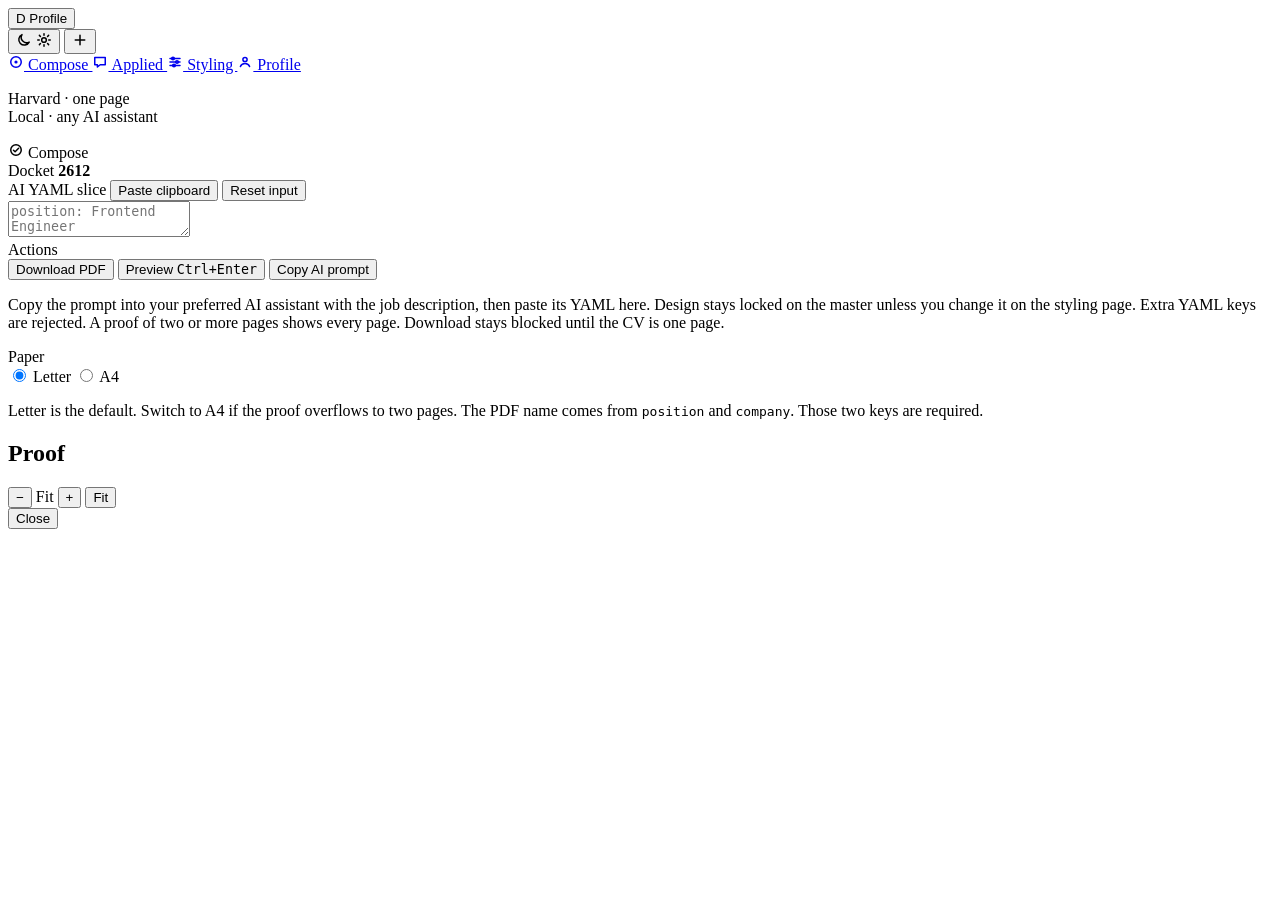
==== booth/static/index.html @ 58426f1c "Initial public release of CV Booth" ====
<!DOCTYPE html>
<html lang="en">
  <head>
    <meta charset="utf-8" />
    <meta name="viewport" content="width=device-width, initial-scale=1" />
    <script src="/theme.js"></script>
    <title>CV Booth — Sample Candidate</title>
    <link rel="preconnect" href="https://fonts.googleapis.com" />
    <link rel="preconnect" href="https://fonts.gstatic.com" crossorigin />
    <link
      href="https://fonts.googleapis.com/css2?family=IBM+Plex+Mono:wght@400;500&family=Inter:wght@400;500;600;700&display=swap"
      rel="stylesheet"
    />
    <link rel="stylesheet" href="/app.css" />
  </head>
  <body class="page-compose">
    <div class="app">
      <nav class="sidebar" aria-label="Booth">
        <div class="workspace">
          <div class="profile-slot">
            <button type="button" class="brand profile-switch" id="profile-switch" aria-haspopup="listbox" aria-expanded="false" aria-controls="profile-menu">
              <span class="mark" id="profile-mark" aria-hidden="true">D</span>
              <span id="profile-label">Profile</span>
            </button>
            <div class="profile-menu" id="profile-menu" role="listbox" aria-label="Profiles" hidden></div>
          </div>
          <div class="workspace-tools">
            <button type="button" class="theme-toggle" id="theme-toggle" aria-pressed="false" aria-label="Switch to dark mode" title="Switch to dark mode">
              <svg class="icon-moon" width="16" height="16" viewBox="0 0 16 16" fill="none" aria-hidden="true">
                <path d="M13.2 10.1A5.4 5.4 0 0 1 6 2.6 5.5 5.5 0 1 0 13.2 10.1z" stroke="currentColor" stroke-width="1.5" stroke-linejoin="round" />
              </svg>
              <svg class="icon-sun" width="16" height="16" viewBox="0 0 16 16" fill="none" aria-hidden="true">
                <circle cx="8" cy="8" r="2.35" stroke="currentColor" stroke-width="1.5" />
                <path d="M8 1.75v1.5M8 12.75v1.5M1.75 8h1.5M12.75 8h1.5M3.4 3.4l1.05 1.05M11.55 11.55l1.05 1.05M12.6 3.4l-1.05 1.05M4.45 11.55 3.4 12.6" stroke="currentColor" stroke-width="1.5" stroke-linecap="round" />
              </svg>
            </button>
            <button type="button" class="create" id="focus-yaml" title="Focus the YAML">
            <svg width="16" height="16" viewBox="0 0 16 16" fill="none" aria-hidden="true">
              <path d="M8 3.25v9.5M3.25 8h9.5" stroke="currentColor" stroke-width="1.5" stroke-linecap="round" />
            </svg>
            </button>
          </div>
        </div>
        <a class="nav-link active" href="/" id="nav-compose" aria-current="page">
          <svg width="16" height="16" viewBox="0 0 16 16" fill="none" aria-hidden="true">
            <circle cx="8" cy="8" r="5.25" stroke="currentColor" stroke-width="1.5" />
            <circle cx="8" cy="8" r="1.6" fill="currentColor" />
          </svg>
          Compose
        </a>
        <a class="nav-link" href="#applied" id="nav-applied">
          <svg width="16" height="16" viewBox="0 0 16 16" fill="none" aria-hidden="true">
            <path d="M2.75 3.5h10.5v7.25H8.2L5.4 13v-2.25H2.75V3.5z" stroke="currentColor" stroke-width="1.5" stroke-linejoin="round" />
          </svg>
          Applied
          <span class="badge" id="applied-count" hidden>0</span>
        </a>
        <a class="nav-link" href="/style">
          <svg width="16" height="16" viewBox="0 0 16 16" fill="none" aria-hidden="true">
            <path d="M3 4.5h10M3 8h10M3 11.5h10" stroke="currentColor" stroke-width="1.5" stroke-linecap="round" />
            <circle cx="6" cy="4.5" r="1.35" fill="var(--canvas)" stroke="currentColor" stroke-width="1.5" />
            <circle cx="10" cy="8" r="1.35" fill="var(--canvas)" stroke="currentColor" stroke-width="1.5" />
            <circle cx="7" cy="11.5" r="1.35" fill="var(--canvas)" stroke="currentColor" stroke-width="1.5" />
          </svg>
          Styling
        </a>
        <a class="nav-link" href="#profile" id="nav-profile">
          <svg width="16" height="16" viewBox="0 0 16 16" fill="none" aria-hidden="true">
            <circle cx="8" cy="5.5" r="2.1" stroke="currentColor" stroke-width="1.5" />
            <path d="M3.4 12.6c.7-2.1 2.4-3.1 4.6-3.1s3.9 1 4.6 3.1" stroke="currentColor" stroke-width="1.5" stroke-linecap="round" />
          </svg>
          Profile
        </a>
        <p class="sidebar-foot">Harvard · one page<br />Local · any AI assistant</p>
      </nav>

      <main class="panel">
        <section class="view" id="view-compose">
        <header class="bar">
          <div class="crumb">
            <svg width="16" height="16" viewBox="0 0 16 16" fill="none" aria-hidden="true">
              <circle cx="8" cy="8" r="5.25" stroke="currentColor" stroke-width="1.5" />
              <path d="M5.5 8.2 7.1 9.8 10.6 6.3" stroke="currentColor" stroke-width="1.5" stroke-linecap="round" stroke-linejoin="round" />
            </svg>
            Compose
          </div>
          <div class="crumb-meta">Docket <b id="docket-no">0000</b></div>
        </header>

        <div class="work">
          <section class="composer">
            <div class="section-label">
              <span>AI YAML slice</span>
              <span class="slice-actions">
                <button type="button" class="btn" id="paste-clipboard">Paste clipboard</button>
                <button type="button" class="btn" id="reset">Reset input</button>
              </span>
            </div>
            <label class="sr" for="yaml" style="position:absolute;width:1px;height:1px;overflow:hidden;clip:rect(0 0 0 0)">YAML paste</label>
            <textarea
              id="yaml"
              spellcheck="false"
              placeholder="position: Frontend Engineer
company: GoTo

headline: Frontend Engineer
profile:
  - Tailored summary for this job...
experience:
  - company: Example Company
    position: Software Engineer
    start_date: 2022-08
    end_date: present
    highlights:
      - Bullet rewritten for this vacancy
skills:
  - label: Frontend
    details: Vue.js, React.js, Next.js"
            ></textarea>
          </section>
          <div class="properties-resize" role="separator" aria-orientation="vertical" aria-label="Resize properties" aria-valuemin="250" aria-valuenow="250" tabindex="0"></div>
          <aside class="properties">
            <div class="prop-head">Actions</div>
            <div class="actions">
              <button type="button" class="btn primary" id="render">Download PDF</button>
              <button type="button" class="btn" id="preview">Preview <kbd>Ctrl+Enter</kbd></button>
              <button type="button" class="btn" id="copy-prompt">Copy AI prompt</button>
            </div>
            <div class="status" id="status" role="status"></div>
            <p class="help">
              Copy the prompt into your preferred AI assistant with the job description, then paste its YAML here.
              Design stays locked on the master unless you change it on the styling page.
              Extra YAML keys are rejected. A proof of two or more pages shows every page. Download stays blocked until the CV is one page.
            </p>
            <div class="prop-head">Paper</div>
            <div class="paper" role="radiogroup" aria-label="Paper size">
              <label>
                <input type="radio" name="page-size" value="letter" checked />
                Letter
              </label>
              <label>
                <input type="radio" name="page-size" value="a4" />
                A4
              </label>
            </div>
            <p class="help">
              Letter is the default. Switch to A4 if the proof overflows to two pages.
              The PDF name comes from <code>position</code> and <code>company</code>. Those two keys are required.
            </p>
          </aside>
        </div>
        </section>

        <section class="view" id="view-applied" hidden>
          <header class="bar">
            <div class="crumb">
              <svg width="16" height="16" viewBox="0 0 16 16" fill="none" aria-hidden="true">
                <path d="M2.75 3.5h10.5v7.25H8.2L5.4 13v-2.25H2.75V3.5z" stroke="currentColor" stroke-width="1.5" stroke-linejoin="round" />
              </svg>
              Applied
            </div>
            <label class="applied-search">
              <span class="sr-only">Search company or job</span>
              <input id="applied-search" type="search" placeholder="Company or job" autocomplete="off" enterkeyhint="search" />
            </label>
            <div class="crumb-meta" id="applied-meta"></div>
          </header>
          <div class="ledger" id="applied">
            <p class="empty" id="applied-empty" hidden>No applications on file yet.</p>
            <div id="applied-list"></div>
          </div>
        </section>

        <section class="view" id="view-profile" hidden>
          <header class="bar">
            <div class="crumb">
              <svg width="16" height="16" viewBox="0 0 16 16" fill="none" aria-hidden="true">
                <circle cx="8" cy="5.5" r="2.1" stroke="currentColor" stroke-width="1.5" />
                <path d="M3.4 12.6c.7-2.1 2.4-3.1 4.6-3.1s3.9 1 4.6 3.1" stroke="currentColor" stroke-width="1.5" stroke-linecap="round" />
              </svg>
              Profile
            </div>
            <div class="crumb-meta" id="profile-meta"></div>
          </header>
          <div class="work">
            <section class="composer">
              <div class="section-label">
                <span>Master CV</span>
                <span class="slice-actions">
                  <button type="button" class="btn" id="copy-master-prompt">Copy master prompt</button>
                  <button type="button" class="btn" id="save-master">Save master</button>
                </span>
              </div>
              <label class="sr" for="master-yaml" style="position:absolute;width:1px;height:1px;overflow:hidden;clip:rect(0 0 0 0)">Master YAML</label>
              <textarea id="master-yaml" spellcheck="false" placeholder="cv:
  name: Your Name"></textarea>
              <details class="prompt-fold" id="master-prompt-fold">
                <summary>Master prompt</summary>
                <pre id="master-prompt-text"></pre>
              </details>
            </section>
            <div class="properties-resize" role="separator" aria-orientation="vertical" aria-label="Resize properties" aria-valuemin="250" aria-valuenow="250" tabindex="0"></div>
            <aside class="properties">
              <div class="prop-head">Profiles</div>
              <ul class="profile-list" id="profile-list"></ul>
              <label class="field" for="new-profile-name">New profile</label>
              <input class="text-input" id="new-profile-name" autocomplete="name" placeholder="Full name" />
              <button type="button" class="btn" id="create-profile">Create profile</button>
              <div class="status" id="profile-status" role="status"></div>
              <p class="help">
                Copy the master prompt into your preferred AI assistant with this person's background. Paste the YAML it returns here and save.
                Saving replaces only this profile's master. Switching profiles drops unsaved edits in this box. A job paste on Compose does not write the master.
              </p>
            </aside>
          </div>
        </section>
      </main>
    </div>

    <div class="modal" id="proof-modal">
      <div class="modal-backdrop" data-close></div>
      <div class="modal-sheet" role="dialog" aria-modal="true" aria-labelledby="proof-title">
        <header class="bar">
          <h2 id="proof-title" class="crumb">Proof</h2>
          <span class="hint crumb-meta" id="proof-meta"></span>
          <div class="zoom" role="group" aria-label="Zoom">
            <button type="button" class="btn" id="zoom-out" aria-label="Zoom out">−</button>
            <span id="zoom-label">Fit</span>
            <button type="button" class="btn" id="zoom-in" aria-label="Zoom in">+</button>
            <button type="button" class="btn" id="zoom-fit">Fit</button>
          </div>
          <button type="button" class="btn" id="proof-close">Close</button>
        </header>
        <div class="modal-stage" id="proof-stage">
          <div class="proof-stack" id="proof-stack"></div>
        </div>
      </div>
    </div>

    <script src="/profile.js"></script>
    <script src="/properties.js"></script>
    <script>
      const yamlEl = document.getElementById("yaml");
      const statusEl = document.getElementById("status");
      const copyBtn = document.getElementById("copy-prompt");
      const resetBtn = document.getElementById("reset");
      const pasteBtn = document.getElementById("paste-clipboard");
      const previewBtn = document.getElementById("preview");
      const renderBtn = document.getElementById("render");
      const proofModal = document.getElementById("proof-modal");
      const proofStack = document.getElementById("proof-stack");
      const proofMeta = document.getElementById("proof-meta");
      const proofClose = document.getElementById("proof-close");
      const proofStage = document.getElementById("proof-stage");
      const zoomLabel = document.getElementById("zoom-label");
      const zoomInBtn = document.getElementById("zoom-in");
      const zoomOutBtn = document.getElementById("zoom-out");
      const zoomFitBtn = document.getElementById("zoom-fit");
      const ZOOMS = [1, 1.25, 1.5, 2, 3];
      let zoomIndex = 0;
      let panX = 0;
      let panY = 0;
      let panning = false;
      let panStartX = 0;
      let panStartY = 0;
      let panOriginX = 0;
      let panOriginY = 0;
      const STORE_YAML = "cvbooth.public.v1.yaml";
      const STORE_PAPER = "cvbooth.public.v1.pageSize";
      const STORE_STYLE = "cvbooth.public.v1.style";
      let profileId = "default";
      let draftsLive = false;
      const viewCompose = document.getElementById("view-compose");
      const viewApplied = document.getElementById("view-applied");
      const viewProfile = document.getElementById("view-profile");
      const navCompose = document.getElementById("nav-compose");
      const navApplied = document.getElementById("nav-applied");
      const navProfile = document.getElementById("nav-profile");
      const masterEl = document.getElementById("master-yaml");
      const profileStatus = document.getElementById("profile-status");
      const profileMeta = document.getElementById("profile-meta");
      const profileList = document.getElementById("profile-list");
      const masterPromptText = document.getElementById("master-prompt-text");
      let loadedMasterId = "";
      const appliedList = document.getElementById("applied-list");
      const appliedEmpty = document.getElementById("applied-empty");
      const appliedMeta = document.getElementById("applied-meta");
      const appliedCount = document.getElementById("applied-count");
      const appliedSearch = document.getElementById("applied-search");
      const MONTHS = ["Jan", "Feb", "Mar", "Apr", "May", "Jun", "Jul", "Aug", "Sep", "Oct", "Nov", "Dec"];
      let applications = [];

      function selectedPaper() {
        return document.querySelector('input[name="page-size"]:checked').value;
      }

      function draftKey(base) {
        return window.cvboothProfile.key(base, profileId);
      }

      function saveDraft() {
        if (!draftsLive) return;
        localStorage.setItem(draftKey(STORE_YAML), yamlEl.value);
        localStorage.setItem(draftKey(STORE_PAPER), selectedPaper());
      }

      function loadDraft() {
        const saved = localStorage.getItem(draftKey(STORE_YAML));
        yamlEl.value = saved == null ? "" : saved;
        const paper = localStorage.getItem(draftKey(STORE_PAPER)) || "letter";
        const input = document.querySelector('input[name="page-size"][value="' + paper + '"]');
        if (input) input.checked = true;
      }

      document.getElementById("docket-no").textContent = String(
        new Date().getFullYear() * 100 + (new Date().getMonth() + 1)
      ).slice(-4);

      function setStatus(text, kind) {
        statusEl.textContent = text;
        statusEl.className = "status" + (kind ? " " + kind : "");
      }

      copyBtn.addEventListener("click", async () => {
        copyBtn.disabled = true;
        setStatus("Setting the contract…");
        try {
          const res = await fetch("/api/prompt?id=" + encodeURIComponent(profileId));
          const data = await res.json();
          if (!res.ok) throw new Error((data.errors || ["Could not build prompt"]).join("\n"));
          await navigator.clipboard.writeText(data.prompt);
          setStatus("AI prompt copied. Paste it into your preferred AI assistant, then add the job description.", "ok");
        } catch (err) {
          setStatus(String(err.message || err), "err");
        } finally {
          copyBtn.disabled = false;
        }
      });

      function viewFromHash() {
        if (location.hash === "#applied") return "applied";
        if (location.hash === "#profile" || location.hash === "#new-profile") return "profile";
        return "compose";
      }

      function showView(name) {
        const view = name === "applied" || name === "profile" ? name : "compose";
        viewCompose.hidden = view !== "compose";
        viewApplied.hidden = view !== "applied";
        viewProfile.hidden = view !== "profile";
        navCompose.classList.toggle("active", view === "compose");
        navApplied.classList.toggle("active", view === "applied");
        navProfile.classList.toggle("active", view === "profile");
        [navCompose, navApplied, navProfile].forEach((link) => link.removeAttribute("aria-current"));
        const current = view === "applied" ? navApplied : view === "profile" ? navProfile : navCompose;
        current.setAttribute("aria-current", "page");
        const hash = view === "compose" ? "" : "#" + view;
        const keepNewProfile = view === "profile" && location.hash === "#new-profile";
        if (!keepNewProfile && (location.hash || "") !== hash) {
          history.replaceState(null, "", hash || location.pathname);
        }
        if (view === "profile") {
          loadMaster(false).catch((err) => setProfileStatus(String(err.message || err), "err"));
        }
      }

      function setProfileStatus(text, kind) {
        profileStatus.textContent = text;
        profileStatus.className = "status" + (kind ? " " + kind : "");
      }

      function renderProfileList(profiles, active) {
        profileList.replaceChildren();
        (profiles || []).forEach((profile) => {
          const item = document.createElement("li");
          const button = document.createElement("button");
          button.type = "button";
          button.textContent = profile.name;
          button.className = profile.id === active ? "is-current" : "";
          button.addEventListener("click", () => {
            if (profile.id === profileId) return;
            window.cvboothProfile.select(profile.id);
          });
          item.append(button);
          profileList.append(item);
        });
      }

      async function loadMaster(force) {
        if (!force && loadedMasterId === profileId) return;
        const requested = profileId;
        const query = "?id=" + encodeURIComponent(requested);
        const [masterRes, promptRes] = await Promise.all([
          fetch("/api/master" + query),
          fetch("/api/master-prompt" + query),
        ]);
        const master = await masterRes.json();
        const prompt = await promptRes.json();
        if (requested !== profileId) return;
        if (!masterRes.ok) throw new Error((master.errors || ["Could not read the master."]).join("\n"));
        if (!promptRes.ok) throw new Error((prompt.errors || ["Could not build the master prompt."]).join("\n"));
        if (master.id && master.id !== requested) return;
        masterEl.value = master.yaml || "";
        masterPromptText.textContent = prompt.prompt || "";
        profileMeta.textContent = master.name || "";
        loadedMasterId = requested;
      }

      function yamlField(text, key) {
        const match = text.match(new RegExp("^" + key + ":\\s*(.+)$", "mi"));
        if (!match) return "";
        let value = match[1].trim();
        const quote = value[0];
        if ((quote === "'" || quote === '"') && value.endsWith(quote) && value.length >= 2) {
          value = value.slice(1, -1);
          if (quote === "'") value = value.replace(/''/g, "'");
        }
        return value.trim();
      }

      function formatDay(iso) {
        const match = /^(\d{4})-(\d{2})-(\d{2})$/.exec(iso || "");
        if (!match) return iso || "";
        const month = MONTHS[Number(match[2]) - 1];
        const day = Number(match[3]);
        if (!month || !day) return iso;
        return day + " " + month + " " + match[1];
      }

      function rowTime(when) {
        const match = /T(\d{2}:\d{2})/.exec(when || "");
        return match ? match[1] : "";
      }

      function matchesSearch(row, query) {
        if (!query) return true;
        const hay = (row.company + " " + row.position).toLowerCase();
        return query.split(/\s+/).every((part) => hay.includes(part));
      }

      function fillHighlight(element, text, query) {
        const parts = query ? query.split(/\s+/).filter(Boolean) : [];
        if (!parts.length) {
          element.textContent = text;
          return;
        }
        const lower = text.toLowerCase();
        const ranges = [];
        parts.forEach((part) => {
          let from = 0;
          while (from < lower.length) {
            const at = lower.indexOf(part, from);
            if (at < 0) break;
            ranges.push([at, at + part.length]);
            from = at + part.length;
          }
        });
        ranges.sort((left, right) => left[0] - right[0] || left[1] - right[1]);
        const merged = [];
        ranges.forEach((range) => {
          const last = merged[merged.length - 1];
          if (last && range[0] <= last[1]) last[1] = Math.max(last[1], range[1]);
          else merged.push(range.slice());
        });
        let cursor = 0;
        const nodes = [];
        merged.forEach((range) => {
          if (range[0] > cursor) nodes.push(document.createTextNode(text.slice(cursor, range[0])));
          const mark = document.createElement("mark");
          mark.className = "hit";
          mark.textContent = text.slice(range[0], range[1]);
          nodes.push(mark);
          cursor = range[1];
        });
        if (cursor < text.length) nodes.push(document.createTextNode(text.slice(cursor)));
        element.replaceChildren(...nodes);
      }

      function renderApplied() {
        const company = yamlField(yamlEl.value, "company").toLowerCase();
        const position = yamlField(yamlEl.value, "position").toLowerCase();
        const query = appliedSearch.value.trim().toLowerCase();
        appliedList.replaceChildren();
        let match = null;
        let day = null;
        applications.forEach((row) => {
          const isRepeat =
            company &&
            position &&
            row.company.toLowerCase() === company &&
            row.position.toLowerCase() === position;
          if (isRepeat) match = row;
          if (!matchesSearch(row, query)) return;
          if (!day || day.date !== row.date) {
            const section = document.createElement("section");
            section.className = "day";
            const header = document.createElement("header");
            const title = document.createElement("h2");
            title.className = "group-title";
            title.textContent = formatDay(row.date);
            const hint = document.createElement("span");
            hint.className = "hint";
            const list = document.createElement("ol");
            header.append(title, hint);
            section.append(header, list);
            appliedList.append(section);
            day = { date: row.date, hint, list, count: 0 };
          }
          const item = document.createElement("li");
          item.className = isRepeat ? "row repeat" : "row";
          const when = document.createElement("time");
          when.className = "when";
          when.dateTime = row.when || row.date;
          when.textContent = rowTime(row.when) || formatDay(row.date);
          const firm = document.createElement("span");
          firm.className = "company";
          fillHighlight(firm, row.company, query);
          const role = document.createElement("span");
          role.className = "role";
          fillHighlight(role, row.position, query);
          if (row.count > 1) {
            const count = document.createElement("span");
            count.className = "count";
            count.textContent = "×" + row.count;
            firm.append(count);
          }
          item.append(when, firm, role);
          day.list.append(item);
          day.count += 1;
          day.hint.textContent = String(day.count);
        });
        const total = applications.length;
        const shown = appliedList.querySelectorAll(".row").length;
        appliedEmpty.textContent = total === 0
          ? "No applications on file yet."
          : "No applications match that search.";
        appliedEmpty.hidden = shown !== 0;
        appliedList.hidden = shown === 0;
        appliedCount.hidden = total === 0;
        appliedCount.textContent = String(total);
        if (query) {
          appliedMeta.textContent = shown === 0 ? "No matches" : shown + (shown === 1 ? " match" : " matches");
        } else if (match) {
          appliedMeta.textContent = "already on file · " + formatDay(match.date);
        } else {
          appliedMeta.textContent = total === 0 ? "" : total + " on file";
        }
      }

      async function loadApplications() {
        const requested = profileId;
        try {
          const res = await fetch("/api/applications?id=" + encodeURIComponent(requested));
          const data = await res.json();
          if (requested !== profileId) return;
          if (!res.ok) throw new Error((data.errors || ["Could not read applications"]).join("\n"));
          applications = data.applications || [];
          renderApplied();
        } catch (err) {
          if (requested !== profileId) return;
          applications = [];
          renderApplied();
        }
      }

      function savedStyle() {
        try {
          return JSON.parse(localStorage.getItem(draftKey(STORE_STYLE)) || "null");
        } catch (err) {
          return null;
        }
      }

      function payload() {
        return {
          yaml: yamlEl.value,
          page_size: selectedPaper(),
          style: savedStyle(),
          profile_id: profileId,
        };
      }

      async function postJob(path) {
        if (path === "/api/render" && !yamlEl.value.trim()) {
          throw new Error("Paste YAML that includes position and company.");
        }
        const res = await fetch(path, {
          method: "POST",
          headers: { "Content-Type": "application/json" },
          body: JSON.stringify(payload()),
        });
        if (!res.ok) {
          const data = await res.json().catch(() => ({ errors: ["Render failed."] }));
          throw new Error((data.errors || ["Render failed."]).join("\n"));
        }
        return res;
      }

      function applyZoom() {
        const scale = ZOOMS[zoomIndex];
        proofStack.style.transform =
          "translate(" + panX + "px, " + panY + "px) scale(" + scale + ")";
        zoomLabel.textContent = Math.round(scale * 100) + "%";
        zoomOutBtn.disabled = zoomIndex === 0;
        zoomInBtn.disabled = zoomIndex === ZOOMS.length - 1;
        zoomFitBtn.disabled = zoomIndex === 0;
        proofStage.classList.toggle("can-pan", scale > 1);
      }

      function fitStack() {
        const bounds = proofStage.getBoundingClientRect();
        const images = [...proofStack.querySelectorAll("img")];
        if (!images.length || bounds.width < 40 || bounds.height < 40) return;
        const gap = 12;
        const pad = 32;
        const maxW = bounds.width - pad;
        const maxHEach = (bounds.height - pad - gap * (images.length - 1)) / images.length;
        images.forEach((img) => {
          const nw = img.naturalWidth;
          const nh = img.naturalHeight;
          if (!nw || !nh) return;
          const fitted = Math.min(maxW / nw, maxHEach / nh);
          img.style.width = Math.floor(nw * fitted) + "px";
          img.style.height = Math.floor(nh * fitted) + "px";
        });
      }

      function renderProof(pngs) {
        proofStack.replaceChildren();
        const jobs = pngs.map((png, i) => new Promise((resolve) => {
          const img = document.createElement("img");
          img.alt = "CV preview, page " + (i + 1) + " of " + pngs.length;
          img.draggable = false;
          img.onload = () => resolve();
          img.onerror = () => resolve();
          img.src = "data:image/png;base64," + png;
          proofStack.appendChild(img);
        }));
        return Promise.all(jobs);
      }

      function setZoom(index) {
        zoomIndex = Math.max(0, Math.min(ZOOMS.length - 1, index));
        if (zoomIndex === 0) {
          panX = 0;
          panY = 0;
        }
        applyZoom();
      }

      function openModal() {
        setZoom(0);
        proofModal.classList.add("open");
        document.body.classList.add("modal-open");
        proofClose.focus();
      }

      function closeModal() {
        proofModal.classList.remove("open");
        document.body.classList.remove("modal-open");
        previewBtn.focus();
      }

      async function previewPage() {
        previewBtn.disabled = true;
        setStatus("Pulling the proof…");
        try {
          const res = await postJob("/api/preview");
          const data = await res.json();
          const shots = data.pages || [];
          if (!shots.length) throw new Error("No preview page.");
          await renderProof(shots);
          const pages = data.pageCount || shots.length;
          const size = (data.pageSize || "letter").toUpperCase();
          proofMeta.textContent = size + " · " + pages + (pages === 1 ? " page" : " pages");
          openModal();
          fitStack();
          setStatus(pages === 1 ? "Proof ready on " + size + "." : pages + " pages. Download stays blocked until it is one page.", pages === 1 ? "ok" : "err");
        } catch (err) {
          setStatus(String(err.message || err), "err");
        } finally {
          previewBtn.disabled = false;
        }
      }

      async function renderPdf() {
        renderBtn.disabled = true;
        previewBtn.disabled = true;
        setStatus("Printing…");
        try {
          const res = await postJob("/api/render");
          const blob = await res.blob();
          const filename = res.headers.get("X-Filename") || "CV.pdf";
          const url = URL.createObjectURL(blob);
          const a = document.createElement("a");
          a.href = url;
          a.download = filename;
          document.body.appendChild(a);
          a.click();
          a.remove();
          URL.revokeObjectURL(url);
          const archived = res.headers.get("X-Archive");
          setStatus(
            archived
              ? "Printed " + filename + ". Logged for this profile as " + archived
              : "Printed " + filename,
            "ok"
          );
          loadApplications();
        } catch (err) {
          setStatus(String(err.message || err), "err");
        } finally {
          renderBtn.disabled = false;
          previewBtn.disabled = false;
        }
      }

      function applyProfile(detail) {
        const next = detail.active || "default";
        const changed = next !== profileId;
        if (changed) {
          loadedMasterId = "";
          setProfileStatus("");
        }
        profileId = next;
        renderProfileList(detail.profiles, profileId);
        loadDraft();
        loadApplications();
        if (!viewProfile.hidden && loadedMasterId !== profileId) {
          loadMaster(true).catch((err) => setProfileStatus(String(err.message || err), "err"));
        }
      }

      document.addEventListener("cvbooth:profile-save", saveDraft);
      document.addEventListener("cvbooth:profile", (event) => applyProfile(event.detail));
      document.addEventListener("cvbooth:profile-error", (event) => {
        const message = (event.detail && event.detail.message) || "Could not switch profile.";
        if (!viewProfile.hidden) setProfileStatus(message, "err");
        else setStatus(message, "err");
      });
      document.addEventListener("cvbooth:edit-master", () => showView("profile"));
      document.addEventListener("cvbooth:new-profile", () => {
        showView("profile");
        document.getElementById("new-profile-name").focus();
      });
      window.cvboothProfile.ready.then((data) => {
        applyProfile({ active: data.active, profiles: data.profiles });
        draftsLive = true;
        showView(viewFromHash());
        if (location.hash === "#new-profile") document.getElementById("new-profile-name").focus();
      }).catch((err) => {
        loadDraft();
        draftsLive = true;
        setStatus(String(err.message || err), "err");
      });
      navCompose.addEventListener("click", (event) => {
        event.preventDefault();
        showView("compose");
      });
      navApplied.addEventListener("click", (event) => {
        event.preventDefault();
        showView("applied");
      });
      navProfile.addEventListener("click", (event) => {
        event.preventDefault();
        showView("profile");
      });
      document.getElementById("focus-yaml").addEventListener("click", () => {
        showView("compose");
        yamlEl.focus();
      });
      yamlEl.addEventListener("input", () => {
        saveDraft();
        renderApplied();
      });
      appliedSearch.addEventListener("input", renderApplied);
      document.querySelectorAll('input[name="page-size"]').forEach((input) => {
        input.addEventListener("change", saveDraft);
      });
      pasteBtn.addEventListener("click", async () => {
        pasteBtn.disabled = true;
        try {
          const text = await navigator.clipboard.readText();
          yamlEl.value = text;
          saveDraft();
          renderApplied();
          setStatus(text.trim() ? "Replaced the YAML with the clipboard." : "Clipboard was empty. Input cleared.", text.trim() ? "ok" : "err");
        } catch (err) {
          setStatus("Could not read the clipboard. Allow clipboard access and try again.", "err");
        } finally {
          pasteBtn.disabled = false;
        }
      });
      resetBtn.addEventListener("click", () => {
        yamlEl.value = "";
        document.querySelector('input[name="page-size"][value="letter"]').checked = true;
        localStorage.removeItem(draftKey(STORE_YAML));
        localStorage.removeItem(draftKey(STORE_PAPER));
        renderApplied();
        setStatus("Input cleared. Paper reset to Letter.", "ok");
      });

      previewBtn.addEventListener("click", previewPage);
      renderBtn.addEventListener("click", renderPdf);
      proofClose.addEventListener("click", closeModal);
      proofModal.querySelector("[data-close]").addEventListener("click", closeModal);
      zoomInBtn.addEventListener("click", () => setZoom(zoomIndex + 1));
      zoomOutBtn.addEventListener("click", () => setZoom(zoomIndex - 1));
      zoomFitBtn.addEventListener("click", () => setZoom(0));
      proofStage.addEventListener("wheel", (event) => {
        event.preventDefault();
        setZoom(zoomIndex + (event.deltaY > 0 ? -1 : 1));
      }, { passive: false });
      proofStage.addEventListener("pointerdown", (event) => {
        if (ZOOMS[zoomIndex] === 1 || event.button !== 0) return;
        panning = true;
        panStartX = event.clientX;
        panStartY = event.clientY;
        panOriginX = panX;
        panOriginY = panY;
        proofStage.classList.add("panning");
        proofStage.setPointerCapture(event.pointerId);
      });
      proofStage.addEventListener("pointermove", (event) => {
        if (!panning) return;
        panX = panOriginX + (event.clientX - panStartX);
        panY = panOriginY + (event.clientY - panStartY);
        applyZoom();
      });
      function endPan() {
        panning = false;
        proofStage.classList.remove("panning");
      }
      proofStage.addEventListener("pointerup", endPan);
      proofStage.addEventListener("pointercancel", endPan);
      window.addEventListener("resize", () => {
        if (proofModal.classList.contains("open")) fitStack();
      });
      document.addEventListener("keydown", (event) => {
        if (proofModal.classList.contains("open") && (event.key === "+" || event.key === "=")) {
          event.preventDefault();
          setZoom(zoomIndex + 1);
          return;
        }
        if (proofModal.classList.contains("open") && event.key === "-") {
          event.preventDefault();
          setZoom(zoomIndex - 1);
          return;
        }
        if (event.key === "Escape" && proofModal.classList.contains("open")) {
          event.preventDefault();
          closeModal();
          return;
        }
        if ((event.ctrlKey || event.metaKey) && event.key === "Enter") {
          event.preventDefault();
          previewPage();
        }
      });
      document.getElementById("copy-master-prompt").addEventListener("click", async () => {
        const button = document.getElementById("copy-master-prompt");
        button.disabled = true;
        try {
          if (!masterPromptText.textContent) await loadMaster(true);
          const text = masterPromptText.textContent;
          if (!text.trim()) throw new Error("The master prompt is empty.");
          await navigator.clipboard.writeText(text);
          document.getElementById("master-prompt-fold").open = true;
          setProfileStatus("Master prompt copied. Paste it into your preferred AI assistant with this person's background.", "ok");
        } catch (err) {
          document.getElementById("master-prompt-fold").open = true;
          if (masterPromptText.textContent.trim()) {
            setProfileStatus("Could not copy. The prompt is open below so you can select it.", "err");
          } else {
            setProfileStatus(String(err.message || err), "err");
          }
        } finally {
          button.disabled = false;
        }
      });
      document.getElementById("save-master").addEventListener("click", async () => {
        const button = document.getElementById("save-master");
        button.disabled = true;
        setProfileStatus("Saving the master…");
        try {
          const res = await fetch("/api/master", {
            method: "POST",
            headers: { "Content-Type": "application/json" },
            body: JSON.stringify({ id: profileId, yaml: masterEl.value }),
          });
          const data = await res.json();
          if (!res.ok) throw new Error((data.errors || ["Could not save the master."]).join("\n"));
          masterEl.value = data.yaml || masterEl.value;
          loadedMasterId = data.id || profileId;
          const profilesRes = await fetch("/api/profiles");
          const profiles = await profilesRes.json();
          if (!profilesRes.ok) throw new Error((profiles.errors || ["Could not refresh profiles."]).join("\n"));
          window.cvboothProfile.publish(profiles);
          setProfileStatus("Master saved for " + (data.name || "this profile") + ".", "ok");
        } catch (err) {
          setProfileStatus(String(err.message || err), "err");
        } finally {
          button.disabled = false;
        }
      });
      document.getElementById("new-profile-name").addEventListener("keydown", (event) => {
        if (event.key !== "Enter") return;
        event.preventDefault();
        document.getElementById("create-profile").click();
      });
      document.getElementById("create-profile").addEventListener("click", async () => {
        const button = document.getElementById("create-profile");
        const name = document.getElementById("new-profile-name").value;
        button.disabled = true;
        setProfileStatus("Creating the profile…");
        try {
          const res = await fetch("/api/profiles", {
            method: "POST",
            headers: { "Content-Type": "application/json" },
            body: JSON.stringify({ name: name }),
          });
          const data = await res.json();
          if (!res.ok) throw new Error((data.errors || ["Could not create the profile."]).join("\n"));
          document.getElementById("new-profile-name").value = "";
          window.cvboothProfile.publish(data);
          setProfileStatus("Profile created. Paste a master from your AI assistant, or edit the starter and save.", "ok");
        } catch (err) {
          setProfileStatus(String(err.message || err), "err");
        } finally {
          button.disabled = false;
        }
      });
    </script>
  </body>
</html>
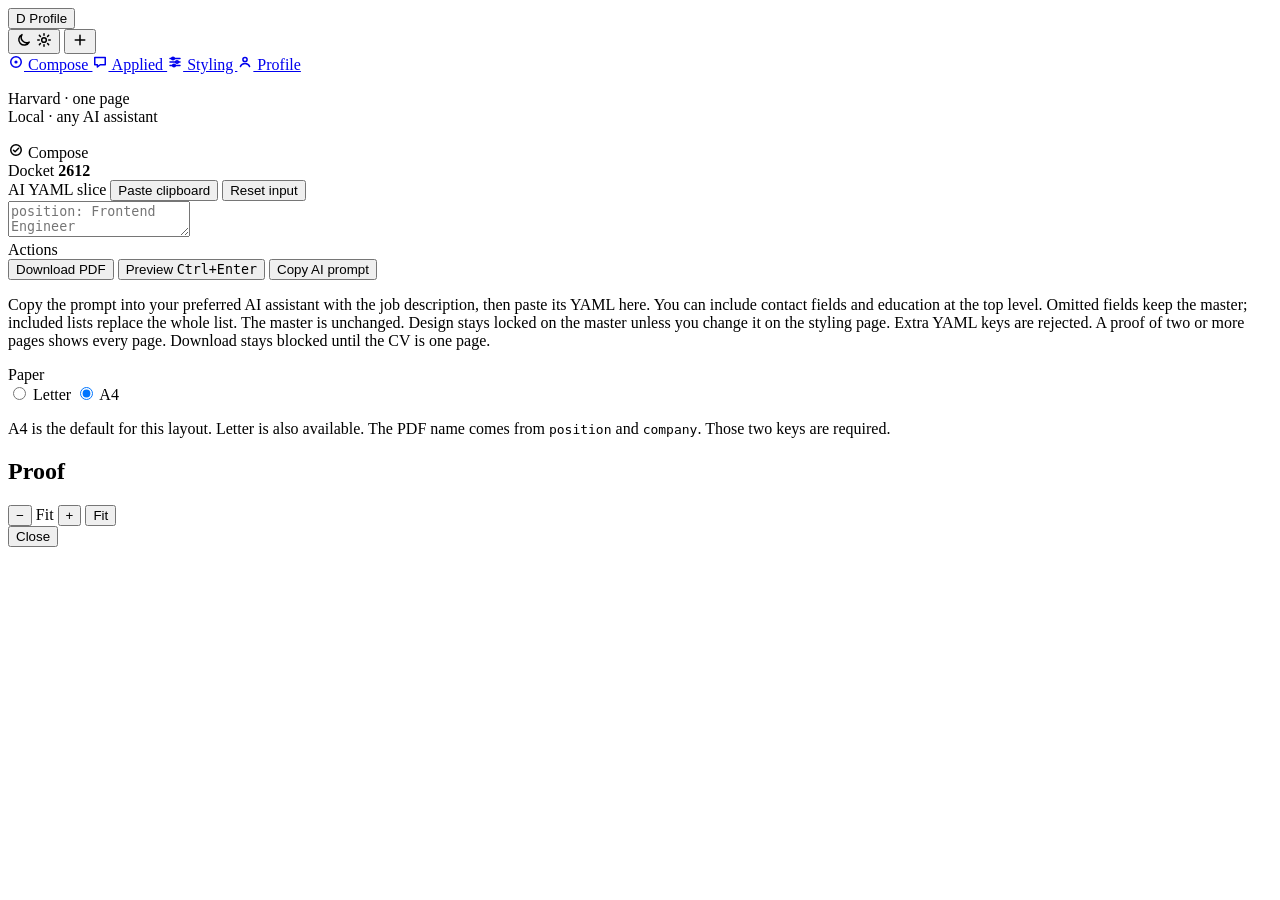
==== commit 634deabf: "Expand CV fields and align AI prompts with the A4 layout" ====
--- a/booth/static/index.html
+++ b/booth/static/index.html
@@ -129,22 +129,23 @@
             <div class="status" id="status" role="status"></div>
             <p class="help">
               Copy the prompt into your preferred AI assistant with the job description, then paste its YAML here.
+              You can include contact fields and education at the top level. Omitted fields keep the master; included lists replace the whole list. The master is unchanged.
               Design stays locked on the master unless you change it on the styling page.
               Extra YAML keys are rejected. A proof of two or more pages shows every page. Download stays blocked until the CV is one page.
             </p>
             <div class="prop-head">Paper</div>
             <div class="paper" role="radiogroup" aria-label="Paper size">
               <label>
-                <input type="radio" name="page-size" value="letter" checked />
+                <input type="radio" name="page-size" value="letter" />
                 Letter
               </label>
               <label>
-                <input type="radio" name="page-size" value="a4" />
+                <input type="radio" name="page-size" value="a4" checked />
                 A4
               </label>
             </div>
             <p class="help">
-              Letter is the default. Switch to A4 if the proof overflows to two pages.
+              A4 is the default for this layout. Letter is also available.
               The PDF name comes from <code>position</code> and <code>company</code>. Those two keys are required.
             </p>
           </aside>
@@ -307,7 +308,7 @@
       function loadDraft() {
         const saved = localStorage.getItem(draftKey(STORE_YAML));
         yamlEl.value = saved == null ? "" : saved;
-        const paper = localStorage.getItem(draftKey(STORE_PAPER)) || "letter";
+        const paper = localStorage.getItem(draftKey(STORE_PAPER)) || "a4";
         const input = document.querySelector('input[name="page-size"][value="' + paper + '"]');
         if (input) input.checked = true;
       }
@@ -671,7 +672,7 @@
           if (!shots.length) throw new Error("No preview page.");
           await renderProof(shots);
           const pages = data.pageCount || shots.length;
-          const size = (data.pageSize || "letter").toUpperCase();
+          const size = (data.pageSize || "a4").toUpperCase();
           proofMeta.textContent = size + " · " + pages + (pages === 1 ? " page" : " pages");
           openModal();
           fitStack();
@@ -793,7 +794,7 @@
       });
       resetBtn.addEventListener("click", () => {
         yamlEl.value = "";
-        document.querySelector('input[name="page-size"][value="letter"]').checked = true;
+        document.querySelector('input[name="page-size"][value="a4"]').checked = true;
         localStorage.removeItem(draftKey(STORE_YAML));
         localStorage.removeItem(draftKey(STORE_PAPER));
         renderApplied();
